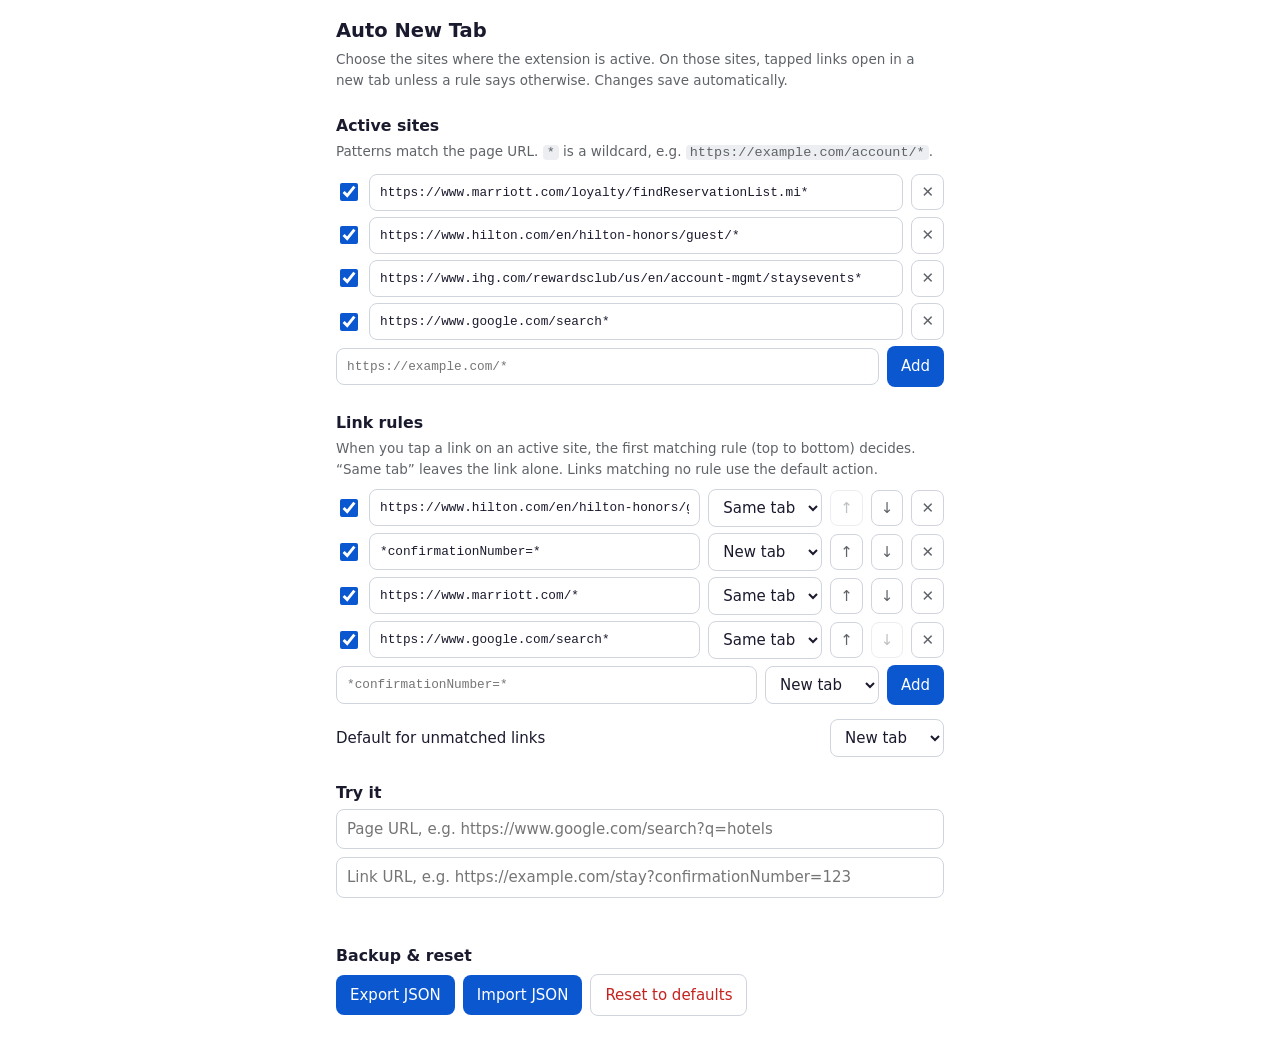
==== auto-new-tab/options.html @ 221eccb4 "Rename to Auto New Tab; popup toggle, delete confirmations, reset button (v2.1.0) - Rename extension" ====
<!DOCTYPE html>
<html>
<head>
  <meta charset="utf-8">
  <meta name="viewport" content="width=device-width, initial-scale=1">
  <title>Auto New Tab — Settings</title>
  <link rel="stylesheet" href="styles.css">
</head>
<body class="options">
  <h1>Auto New Tab</h1>
  <p class="hint">
    Choose the sites where the extension is active. On those sites, tapped links
    open in a new tab unless a rule says otherwise. Changes save automatically.
  </p>

  <section>
    <h2>Active sites</h2>
    <p class="hint">
      Patterns match the page URL. <code>*</code> is a wildcard, e.g.
      <code>https://example.com/account/*</code>.
    </p>
    <div id="site-list"></div>
    <form id="site-add" class="row add">
      <input type="text" id="site-pattern" class="pattern" placeholder="https://example.com/*"
             autocomplete="off" spellcheck="false" required>
      <button type="submit">Add</button>
    </form>
  </section>

  <section>
    <h2>Link rules</h2>
    <p class="hint">
      When you tap a link on an active site, the first matching rule (top to
      bottom) decides. &ldquo;Same tab&rdquo; leaves the link alone. Links matching no
      rule use the default action.
    </p>
    <div id="rule-list"></div>
    <form id="rule-add" class="row add">
      <input type="text" id="rule-pattern" class="pattern" placeholder="*confirmationNumber=*"
             autocomplete="off" spellcheck="false" required>
      <select id="rule-action">
        <option value="new-tab">New tab</option>
        <option value="same-tab">Same tab</option>
      </select>
      <button type="submit">Add</button>
    </form>
    <div class="row spaced">
      <label for="default-action">Default for unmatched links</label>
      <select id="default-action">
        <option value="new-tab">New tab</option>
        <option value="same-tab">Same tab</option>
      </select>
    </div>
  </section>

  <section>
    <h2>Try it</h2>
    <div class="stack">
      <input type="text" id="test-page" placeholder="Page URL, e.g. https://www.google.com/search?q=hotels"
             autocomplete="off" spellcheck="false">
      <input type="text" id="test-link" placeholder="Link URL, e.g. https://example.com/stay?confirmationNumber=123"
             autocomplete="off" spellcheck="false">
      <p id="test-result" class="hint"></p>
    </div>
  </section>

  <section>
    <h2>Backup &amp; reset</h2>
    <div class="row">
      <button id="export" type="button">Export JSON</button>
      <button id="import-button" type="button">Import JSON</button>
      <input type="file" id="import-file" accept=".json,application/json" hidden>
      <button id="reset" type="button" class="danger">Reset to defaults</button>
    </div>
  </section>

  <script src="common.js"></script>
  <script src="options.js"></script>
</body>
</html>
---- auto-new-tab/styles.css ----
:root {
  color-scheme: light dark;
  --bg: #ffffff;
  --fg: #1a1a2e;
  --muted: #5f6368;
  --border: #d0d4dc;
  --accent: #0b57d0;
  --accent-fg: #ffffff;
}

@media (prefers-color-scheme: dark) {
  :root {
    --bg: #1f2023;
    --fg: #e8eaed;
    --muted: #9aa0a6;
    --border: #45474b;
    --accent: #7cacf8;
    --accent-fg: #062e6f;
  }
}

* { box-sizing: border-box; }

body {
  margin: 0 auto;
  padding: 16px;
  background: var(--bg);
  color: var(--fg);
  font: 15px/1.5 system-ui, -apple-system, "Segoe UI", Roboto, sans-serif;
}

body.options { max-width: 640px; }

body.popup {
  width: 280px;
  display: flex;
  flex-direction: column;
  gap: 10px;
}

h1 { font-size: 1.3em; margin: 0 0 4px; }
h2 { font-size: 1.05em; margin: 0 0 4px; }

section { margin: 24px 0; }

.hint { color: var(--muted); font-size: 0.9em; margin: 4px 0 10px; }

code {
  background: color-mix(in srgb, var(--border) 40%, transparent);
  border-radius: 4px;
  padding: 0 4px;
}

.row {
  display: flex;
  align-items: center;
  gap: 8px;
  margin: 6px 0;
}

.row.spaced { justify-content: space-between; margin-top: 14px; }

.stack {
  display: flex;
  flex-direction: column;
  gap: 8px;
}

input[type="text"], select {
  font: inherit;
  color: inherit;
  background: var(--bg);
  border: 1px solid var(--border);
  border-radius: 8px;
  padding: 8px 10px;
  min-width: 0;
}

input.pattern { flex: 1; font-family: ui-monospace, Menlo, Consolas, monospace; font-size: 0.85em; }

input[type="checkbox"] { width: 18px; height: 18px; accent-color: var(--accent); flex: none; }

button {
  font: inherit;
  border: none;
  border-radius: 8px;
  padding: 9px 14px;
  background: var(--accent);
  color: var(--accent-fg);
  cursor: pointer;
}

button:disabled { opacity: 0.4; cursor: default; }

button.icon {
  background: transparent;
  color: var(--muted);
  border: 1px solid var(--border);
  padding: 6px 9px;
  flex: none;
}

button.secondary {
  background: transparent;
  color: var(--accent);
  border: 1px solid var(--border);
}

.status { margin: 2px 0; font-weight: 600; }

.toggle-row {
  display: flex;
  align-items: center;
  justify-content: space-between;
  gap: 10px;
  cursor: pointer;
}

input[type="checkbox"].switch {
  appearance: none;
  width: 44px;
  height: 24px;
  border-radius: 12px;
  background: var(--border);
  position: relative;
  transition: background 0.15s;
  flex: none;
  margin: 0;
  cursor: pointer;
}

input[type="checkbox"].switch::after {
  content: "";
  position: absolute;
  top: 3px;
  left: 3px;
  width: 18px;
  height: 18px;
  border-radius: 50%;
  background: var(--bg);
  transition: left 0.15s;
}

input[type="checkbox"].switch:checked { background: var(--accent); }
input[type="checkbox"].switch:checked::after { left: 23px; }

button.danger {
  background: transparent;
  color: #c5221f;
  border: 1px solid var(--border);
}

@media (prefers-color-scheme: dark) {
  button.danger { color: #f28b82; }
}
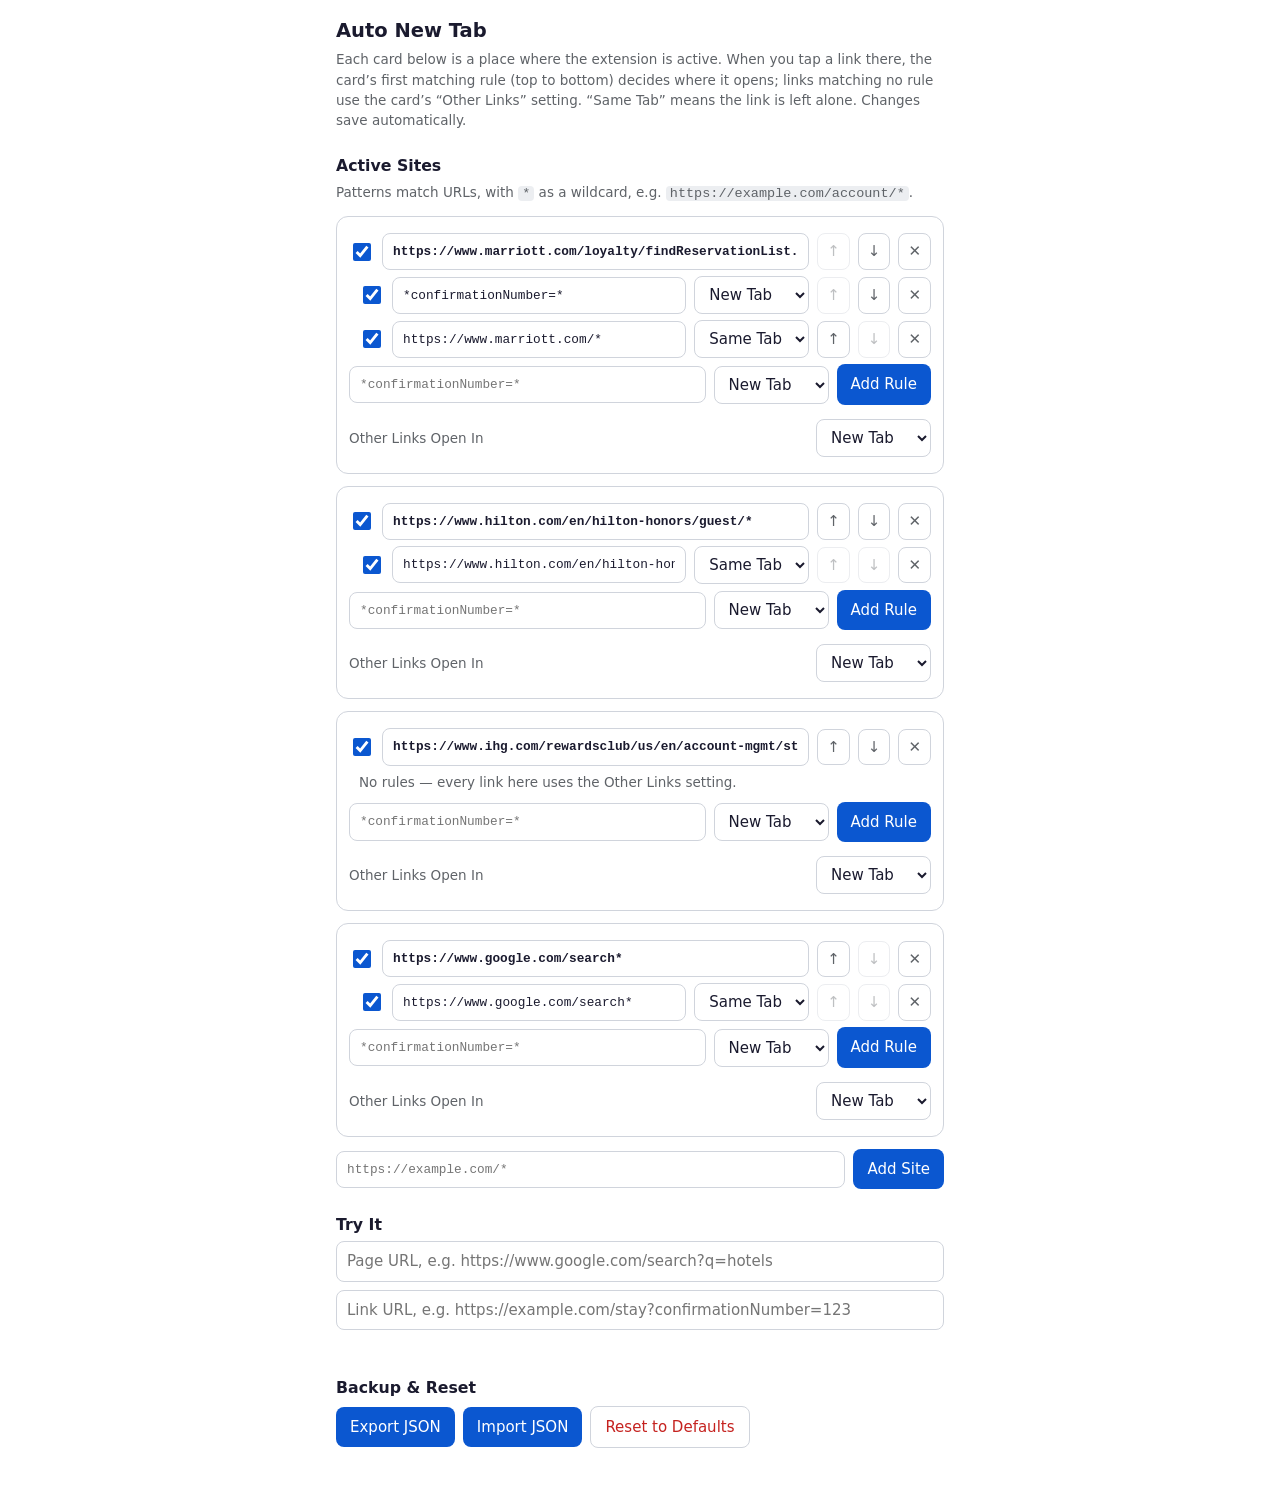
==== commit ff07b684: "Restructure config into per-site cards; popup shows full page path (v3.0.0) Replace the two parallel" ====
--- a/auto-new-tab/options.html
+++ b/auto-new-tab/options.html
@@ -9,52 +9,28 @@
 <body class="options">
   <h1>Auto New Tab</h1>
   <p class="hint">
-    Choose the sites where the extension is active. On those sites, tapped links
-    open in a new tab unless a rule says otherwise. Changes save automatically.
+    Each card below is a place where the extension is active. When you tap a
+    link there, the card&rsquo;s first matching rule (top to bottom) decides where it
+    opens; links matching no rule use the card&rsquo;s &ldquo;Other Links&rdquo; setting.
+    &ldquo;Same Tab&rdquo; means the link is left alone. Changes save automatically.
   </p>
 
   <section>
-    <h2>Active sites</h2>
+    <h2>Active Sites</h2>
     <p class="hint">
-      Patterns match the page URL. <code>*</code> is a wildcard, e.g.
+      Patterns match URLs, with <code>*</code> as a wildcard, e.g.
       <code>https://example.com/account/*</code>.
     </p>
     <div id="site-list"></div>
     <form id="site-add" class="row add">
       <input type="text" id="site-pattern" class="pattern" placeholder="https://example.com/*"
              autocomplete="off" spellcheck="false" required>
-      <button type="submit">Add</button>
+      <button type="submit">Add Site</button>
     </form>
   </section>
 
   <section>
-    <h2>Link rules</h2>
-    <p class="hint">
-      When you tap a link on an active site, the first matching rule (top to
-      bottom) decides. &ldquo;Same tab&rdquo; leaves the link alone. Links matching no
-      rule use the default action.
-    </p>
-    <div id="rule-list"></div>
-    <form id="rule-add" class="row add">
-      <input type="text" id="rule-pattern" class="pattern" placeholder="*confirmationNumber=*"
-             autocomplete="off" spellcheck="false" required>
-      <select id="rule-action">
-        <option value="new-tab">New tab</option>
-        <option value="same-tab">Same tab</option>
-      </select>
-      <button type="submit">Add</button>
-    </form>
-    <div class="row spaced">
-      <label for="default-action">Default for unmatched links</label>
-      <select id="default-action">
-        <option value="new-tab">New tab</option>
-        <option value="same-tab">Same tab</option>
-      </select>
-    </div>
-  </section>
-
-  <section>
-    <h2>Try it</h2>
+    <h2>Try It</h2>
     <div class="stack">
       <input type="text" id="test-page" placeholder="Page URL, e.g. https://www.google.com/search?q=hotels"
              autocomplete="off" spellcheck="false">
@@ -65,12 +41,12 @@
   </section>
 
   <section>
-    <h2>Backup &amp; reset</h2>
+    <h2>Backup &amp; Reset</h2>
     <div class="row">
       <button id="export" type="button">Export JSON</button>
       <button id="import-button" type="button">Import JSON</button>
       <input type="file" id="import-file" accept=".json,application/json" hidden>
-      <button id="reset" type="button" class="danger">Reset to defaults</button>
+      <button id="reset" type="button" class="danger">Reset to Defaults</button>
     </div>
   </section>
 
--- a/auto-new-tab/styles.css
+++ b/auto-new-tab/styles.css
@@ -153,3 +153,31 @@
 @media (prefers-color-scheme: dark) {
   button.danger { color: #f28b82; }
 }
+
+.card {
+  border: 1px solid var(--border);
+  border-radius: 12px;
+  padding: 10px 12px;
+  margin: 12px 0;
+}
+
+.card .card-header input.pattern { font-weight: 600; }
+
+.card .rules { margin: 4px 0 4px 10px; }
+
+.other-label { color: var(--muted); font-size: 0.9em; }
+
+.toggle-text {
+  display: flex;
+  flex-direction: column;
+  gap: 2px;
+  min-width: 0;
+}
+
+.toggle-text code {
+  background: transparent;
+  padding: 0;
+  font-size: 0.8em;
+  color: var(--muted);
+  word-break: break-all;
+}
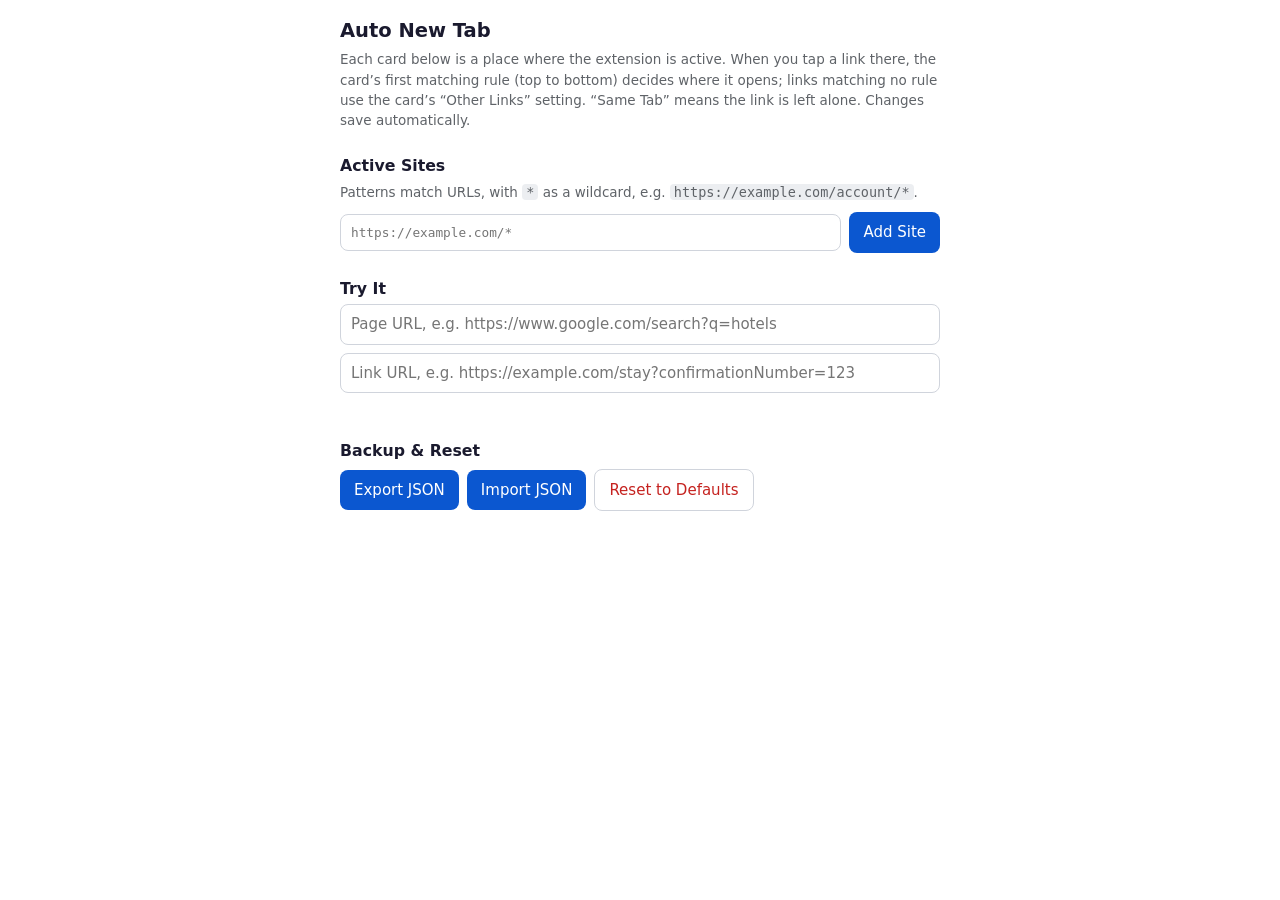
==== commit dfc29732: "Show the extension version on the popup and options page (v3.0.2) Sideloaded builds have no working " ====
--- a/auto-new-tab/options.html
+++ b/auto-new-tab/options.html
@@ -50,6 +50,8 @@
     </div>
   </section>
 
+  <p class="hint" id="version"></p>
+
   <script src="common.js"></script>
   <script src="options.js"></script>
 </body>
--- a/auto-new-tab/styles.css
+++ b/auto-new-tab/styles.css
@@ -24,6 +24,10 @@
 body {
   margin: 0 auto;
   padding: 16px;
+  /* Explicit horizontal gutter: some mobile browsers (e.g. Quetta) render
+     extension pages flush to the screen edge, into the safe-area insets. */
+  padding-left: max(20px, env(safe-area-inset-left, 0px));
+  padding-right: max(20px, env(safe-area-inset-right, 0px));
   background: var(--bg);
   color: var(--fg);
   font: 15px/1.5 system-ui, -apple-system, "Segoe UI", Roboto, sans-serif;
@@ -33,6 +37,7 @@
 
 body.popup {
   width: 280px;
+  max-width: 100%;
   display: flex;
   flex-direction: column;
   gap: 10px;
@@ -181,3 +186,9 @@
   color: var(--muted);
   word-break: break-all;
 }
+
+.version {
+  text-align: right;
+  font-size: 0.75em;
+  margin: 0;
+}
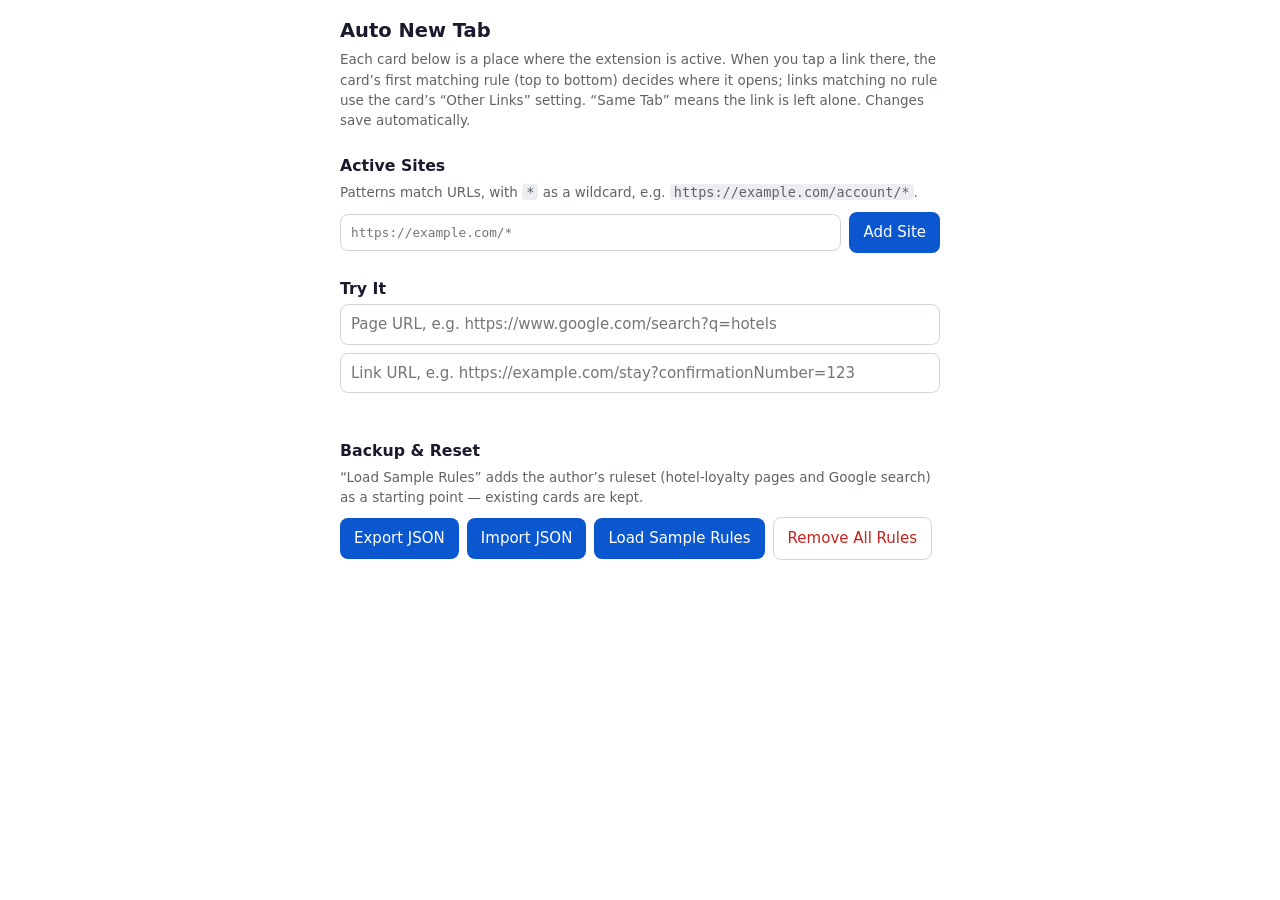
==== commit 416bca9c: "Fresh installs start empty; author's rules become a one-tap sample (v3.1.0) For public distribution " ====
--- a/auto-new-tab/options.html
+++ b/auto-new-tab/options.html
@@ -7,6 +7,7 @@
   <link rel="stylesheet" href="styles.css">
 </head>
 <body class="options">
+  <main class="wrap">
   <h1>Auto New Tab</h1>
   <p class="hint">
     Each card below is a place where the extension is active. When you tap a
@@ -42,15 +43,21 @@
 
   <section>
     <h2>Backup &amp; Reset</h2>
+    <p class="hint">
+      &ldquo;Load Sample Rules&rdquo; adds the author&rsquo;s ruleset (hotel-loyalty pages and
+      Google search) as a starting point &mdash; existing cards are kept.
+    </p>
     <div class="row">
       <button id="export" type="button">Export JSON</button>
       <button id="import-button" type="button">Import JSON</button>
       <input type="file" id="import-file" accept=".json,application/json" hidden>
-      <button id="reset" type="button" class="danger">Reset to Defaults</button>
+      <button id="load-samples" type="button">Load Sample Rules</button>
+      <button id="reset" type="button" class="danger">Remove All Rules</button>
     </div>
   </section>
 
   <p class="hint" id="version"></p>
+  </main>
 
   <script src="common.js"></script>
   <script src="options.js"></script>
--- a/auto-new-tab/styles.css
+++ b/auto-new-tab/styles.css
@@ -22,25 +22,40 @@
 * { box-sizing: border-box; }
 
 body {
-  margin: 0 auto;
-  padding: 16px;
-  /* Explicit horizontal gutter: some mobile browsers (e.g. Quetta) render
-     extension pages flush to the screen edge, into the safe-area insets. */
-  padding-left: max(20px, env(safe-area-inset-left, 0px));
-  padding-right: max(20px, env(safe-area-inset-right, 0px));
+  margin: 0;
+  padding: 0;
   background: var(--bg);
   color: var(--fg);
   font: 15px/1.5 system-ui, -apple-system, "Segoe UI", Roboto, sans-serif;
 }
 
-body.options { max-width: 640px; }
-
-body.popup {
-  width: 280px;
-  max-width: 100%;
+/* All layout lives on an inner wrapper: mobile browsers (Edge, Quetta)
+   inject their own styles onto the popup/options <body> to fit their
+   sheets, overriding body-level width, margin, and padding. */
+.wrap {
+  padding: 16px;
+  padding-left: max(20px, env(safe-area-inset-left, 0px));
+  padding-right: max(20px, env(safe-area-inset-right, 0px));
+}
+
+body.options .wrap {
+  max-width: 640px;
+  margin: 0 auto;
+}
+
+body.popup { width: 280px; max-width: 100%; }
+
+body.popup .wrap {
   display: flex;
   flex-direction: column;
   gap: 10px;
+}
+
+/* Browsers that render the popup as a full-width sheet (Edge and Quetta on
+   Android) give it a wide viewport; use that space instead of a centered
+   280px column. Desktop popups size to the 280px body and never match. */
+@media (min-width: 400px) {
+  body.popup { width: 100%; }
 }
 
 h1 { font-size: 1.3em; margin: 0 0 4px; }
@@ -184,7 +199,9 @@
   padding: 0;
   font-size: 0.8em;
   color: var(--muted);
-  word-break: break-all;
+  /* Prefer breaking at the <wbr> path boundaries; break anywhere only as
+     a last resort for very long path segments. */
+  overflow-wrap: anywhere;
 }
 
 .version {
